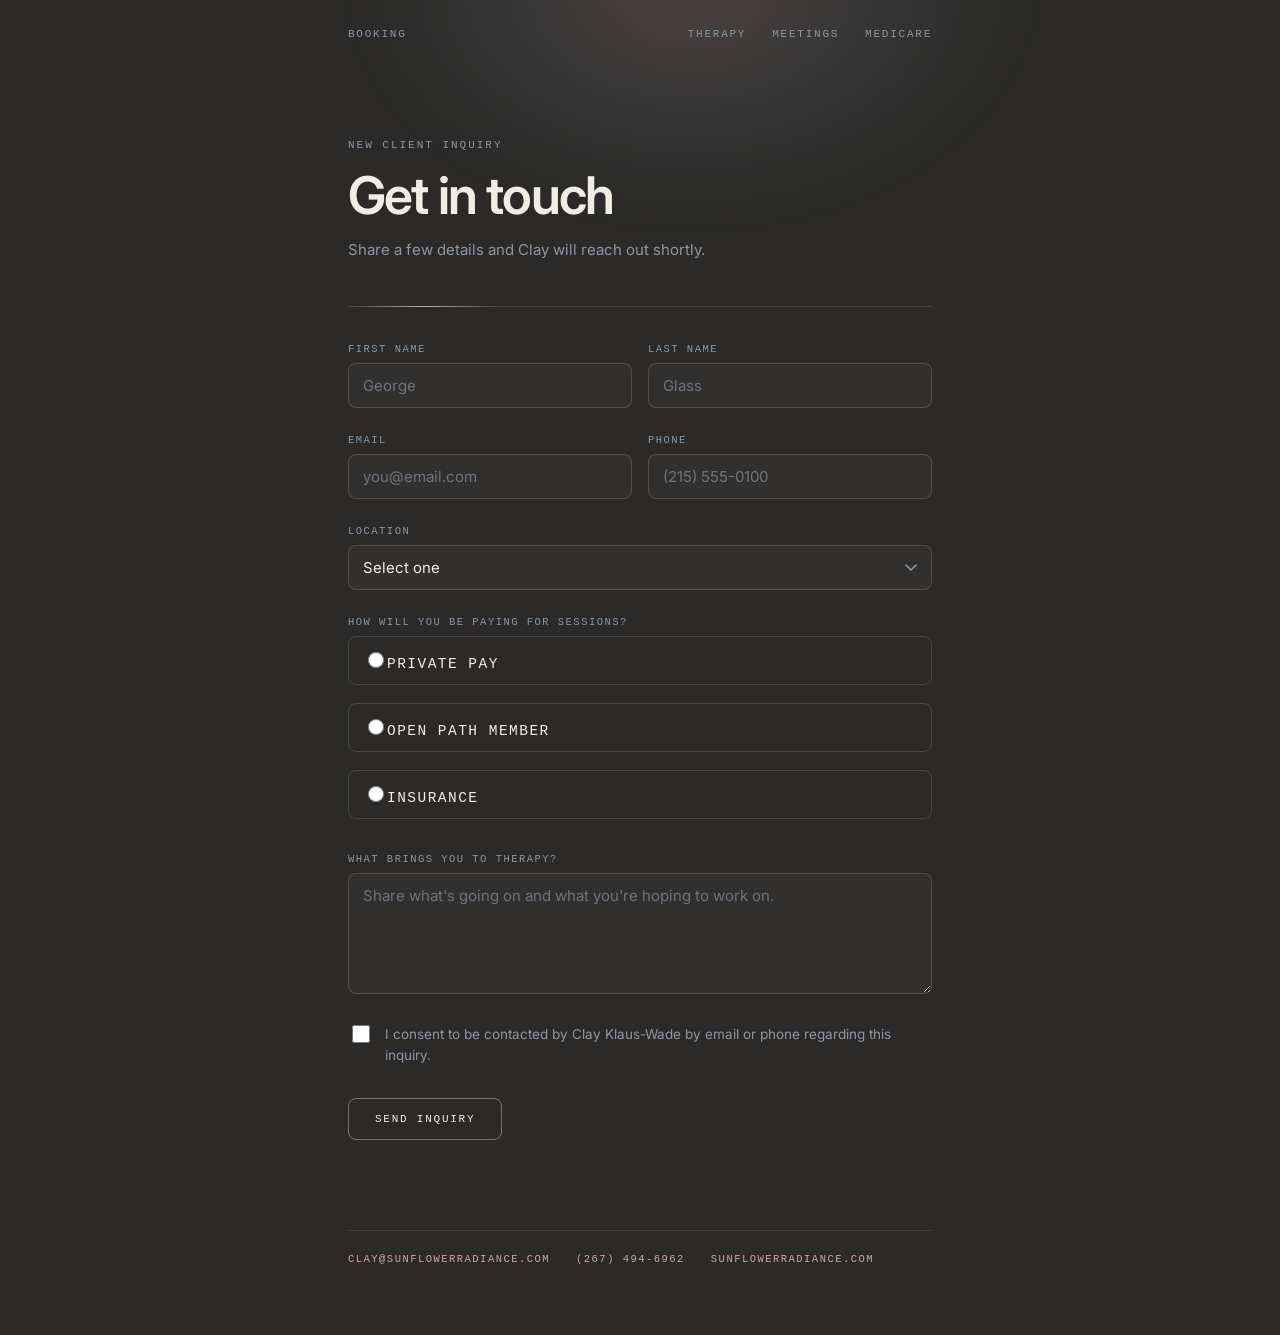
==== contact/index.html @ 94f78c82 "Add contact page and update styles for contact form Co-Authored-By: Claude Sonnet 5 <noreply@anthrop" ====
<!DOCTYPE html>
<html lang="en">
<head>
<meta charset="utf-8">
<meta name="viewport" content="width=device-width, initial-scale=1">
<title>Contact · Schedule with Clay Klaus-Wade</title>
<link rel="preconnect" href="https://fonts.googleapis.com">
<link rel="preconnect" href="https://fonts.gstatic.com" crossorigin>
<link rel="stylesheet" href="https://fonts.googleapis.com/css2?family=Inter:wght@400;500;600&display=swap">
<link rel="stylesheet" href="../styles.css">
</head>
<body>
<div class="page">
  <div class="wrap" style="max-width:640px">
    <div class="glow"></div>
    <nav>
      <a href="../">Booking</a>
      <span class="spacer"></span>
      <a href="../therapy/">Therapy</a>
      <a href="../meet/">Meetings</a>
      <a href="../medicare/">Medicare</a>
    </nav>
    <div class="hero" style="padding-top:clamp(60px,11vh,110px)">
      <p class="kicker">New client inquiry</p>
      <h1 style="font-size:clamp(32px,5.6vw,52px)">Get in touch</h1>
      <p class="sub">Share a few details and Clay will reach out shortly.</p>
    </div>
    <div class="rule"><i></i></div>

    <div id="success-box" class="success-box" style="display:none">
      <p class="success-label">Ready to send</p>
      <p>Your email client should have opened with this inquiry addressed to Clay. If it did not open, email <a href="mailto:clay@sunflowerradiance.com">clay@sunflowerradiance.com</a> directly with your details.</p>
    </div>

    <form id="contact-form" class="form">
      <div class="row2">
        <div class="field"><label for="firstName">First name</label><input id="firstName" type="text" required placeholder="George"></div>
        <div class="field"><label for="lastName">Last name</label><input id="lastName" type="text" required placeholder="Glass"></div>
      </div>
      <div class="row2">
        <div class="field"><label for="email">Email</label><input id="email" type="email" required placeholder="you@email.com"></div>
        <div class="field"><label for="phone">Phone</label><input id="phone" type="tel" required placeholder="(215) 555-0100"></div>
      </div>
      <div class="field">
        <label for="location">Location</label>
        <select id="location" required>
          <option value="">Select one</option>
          <option value="Pennsylvania">Pennsylvania</option>
          <option value="Other">Other</option>
        </select>
      </div>
      <div class="field">
        <label>How will you be paying for sessions?</label>
        <div class="radio-row">
          <label class="radio-opt"><input type="radio" name="payment" value="Private pay"><span>Private pay</span></label>
          <label class="radio-opt"><input type="radio" name="payment" value="Open Path Member"><span>Open Path Member</span></label>
          <label class="radio-opt"><input type="radio" name="payment" value="Insurance"><span>Insurance</span></label>
        </div>
      </div>
      <div class="field" id="insurance-field" style="display:none">
        <label for="insurance">Insurance provider</label>
        <select id="insurance">
          <option value="">Select one</option>
        </select>
      </div>
      <div class="field">
        <label for="reason">What brings you to therapy?</label>
        <textarea id="reason" rows="5" required placeholder="Share what's going on and what you're hoping to work on."></textarea>
      </div>
      <label class="check-row"><input type="checkbox" id="consent"><span>I consent to be contacted by Clay Klaus-Wade by email or phone regarding this inquiry.</span></label>
      <p class="form-error" id="form-error" style="display:none"></p>
      <button type="submit" class="submit-btn">Send inquiry</button>
    </form>

    <div class="contact">
      <a href="mailto:clay@sunflowerradiance.com">clay@sunflowerradiance.com</a>
      <a href="tel:+12674946962">(267) 494-6962</a>
      <a href="https://www.sunflowerradiance.com/clay-klaus-wade" target="_blank" rel="noopener">sunflowerradiance.com</a>
    </div>
    <div class="tail"></div>
  </div>
</div>
<script>
  var INSURANCE_OPTIONS = ["Aetna","Allied Trades Assistance Program (ATAP)","Anthem","BCBS Federal Employee Plan","Blue Cross Blue Shield","Capital BlueCross","Cigna","ComPsych","Empire BCBS","Excellus BCBS","Florida Blue","Geisinger (GHP)","Highmark","Homestead / Claim Watcher","Horizon BCBS","Independence Administrators","Independence Blue Cross (IBX)","Jefferson Individual & Family Health Plans","Keystone Health Plan East","Mental Health Consultants (MHC)","Meritain Health","Optum","Oscar","Oxford","Premera BCBS","Regence BCBS","Regional Care","Surest","Tricare","UHC Student Resources","UMR","United Healthcare (UHC)","UPMC","US Family Health Plan","Other"];
  var insuranceSelect = document.getElementById('insurance');
  INSURANCE_OPTIONS.forEach(function(opt){
    var o = document.createElement('option');
    o.value = opt; o.textContent = opt;
    insuranceSelect.appendChild(o);
  });

  var insuranceField = document.getElementById('insurance-field');
  var paymentRadios = document.querySelectorAll('input[name="payment"]');
  paymentRadios.forEach(function(r){
    r.addEventListener('change', function(){
      var isInsurance = document.querySelector('input[name="payment"]:checked').value === 'Insurance';
      insuranceField.style.display = isInsurance ? '' : 'none';
      insuranceSelect.required = isInsurance;
    });
  });

  var form = document.getElementById('contact-form');
  var errorEl = document.getElementById('form-error');
  form.addEventListener('submit', function(e){
    e.preventDefault();
    var firstName = document.getElementById('firstName').value.trim();
    var lastName = document.getElementById('lastName').value.trim();
    var email = document.getElementById('email').value.trim();
    var phone = document.getElementById('phone').value.trim();
    var location = document.getElementById('location').value;
    var paymentEl = document.querySelector('input[name="payment"]:checked');
    var payment = paymentEl ? paymentEl.value : '';
    var insurance = insuranceSelect.value;
    var reason = document.getElementById('reason').value.trim();
    var consent = document.getElementById('consent').checked;

    if (!firstName || !lastName || !email || !phone || !location || !payment || !reason) {
      errorEl.textContent = 'Please fill out all fields before sending.';
      errorEl.style.display = '';
      return;
    }
    if (payment === 'Insurance' && !insurance) {
      errorEl.textContent = 'Please select an insurance provider.';
      errorEl.style.display = '';
      return;
    }
    if (!consent) {
      errorEl.textContent = 'Please check the consent box to continue.';
      errorEl.style.display = '';
      return;
    }
    errorEl.style.display = 'none';

    var lines = [
      'First name: ' + firstName,
      'Last name: ' + lastName,
      'Email: ' + email,
      'Phone: ' + phone,
      'Location: ' + location,
      'Payment: ' + payment + (payment === 'Insurance' ? ' - ' + insurance : ''),
      '',
      'What brings you to therapy?',
      reason
    ].join('\n');
    var mailto = 'mailto:clay@sunflowerradiance.com?subject=' + encodeURIComponent('New client inquiry - ' + firstName + ' ' + lastName) + '&body=' + encodeURIComponent(lines);
    window.location.href = mailto;

    form.style.display = 'none';
    document.getElementById('success-box').style.display = '';
  });
</script>
</body>
</html>
---- styles.css ----
:root{--bg:#2B2A28;--text:#F2EDE4;--muted:#8A97A8;--accent:#D4A5A0;--font:'Inter',ui-sans-serif,system-ui,sans-serif;--mono:ui-monospace,'SF Mono',Menlo,monospace}
*{box-sizing:border-box}
body{margin:0;background:var(--bg);color:var(--text);font-family:var(--font);-webkit-font-smoothing:antialiased}
a{color:var(--accent);text-decoration:none}
a:hover{color:var(--text)}
::selection{background:rgba(212,165,160,.28)}
:focus-visible{outline:2px solid var(--accent);outline-offset:3px}
@keyframes beam{0%{transform:translateX(-120%)}100%{transform:translateX(420%)}}
@keyframes haze{0%,100%{opacity:.55;transform:scale(1)}50%{opacity:1;transform:scale(1.08)}}
.page{min-height:100vh;overflow-x:hidden}
.wrap{position:relative;max-width:1000px;margin:0 auto;padding:0 28px}
.glow{position:absolute;top:-220px;left:8%;width:640px;height:420px;pointer-events:none;background:radial-gradient(ellipse at center,rgba(212,165,160,.20),rgba(138,151,168,.10) 45%,transparent 72%);filter:blur(28px);animation:haze 9s ease-in-out infinite}
nav{position:relative;display:flex;gap:26px;align-items:center;padding:28px 0 0;font-family:var(--mono);font-size:11px;letter-spacing:.16em;text-transform:uppercase}
nav a{color:var(--muted)}
nav .here{color:var(--text)}
nav .spacer{flex:1}
.hero{position:relative;padding:clamp(70px,13vh,140px) 0 0}
.kicker{margin:0 0 18px;font-family:var(--mono);font-size:11px;letter-spacing:.18em;text-transform:uppercase;color:var(--muted)}
h1{font-weight:600;font-size:clamp(38px,6.4vw,68px);line-height:1.02;letter-spacing:-0.035em;margin:0;max-width:15ch;text-wrap:balance}
.rule{position:relative;height:1px;margin:44px 0 0;background:rgba(242,237,228,.12);overflow:hidden}
.rule i{position:absolute;inset:0;width:26%;background:linear-gradient(90deg,transparent,var(--accent),transparent);animation:beam 5.5s linear infinite}
.grid{display:grid;grid-template-columns:repeat(auto-fit,minmax(288px,1fr));gap:12px;padding:36px 0 0}
.card{display:flex;flex-direction:column;gap:9px;padding:20px;border:1px solid rgba(242,237,228,.11);border-radius:8px;background:linear-gradient(158deg,rgba(242,237,228,.05),rgba(242,237,228,.014));color:var(--text);transition:border-color .2s ease,background .2s ease,transform .2s ease}
.card:hover{border-color:rgba(212,165,160,.55);background:linear-gradient(158deg,rgba(212,165,160,.10),rgba(242,237,228,.02));transform:translateY(-2px);color:var(--text)}
.card .kind{font-family:var(--mono);font-size:10.5px;letter-spacing:.16em;text-transform:uppercase;color:var(--muted)}
.card .title{font-size:19px;font-weight:500;letter-spacing:-0.02em;line-height:1.2}
.card .note{font-size:13px;line-height:1.5;color:var(--muted);text-wrap:pretty}
.card .book{display:flex;align-items:center;gap:7px;margin-top:6px;font-family:var(--mono);font-size:10.5px;letter-spacing:.16em;text-transform:uppercase;color:var(--accent)}
.notice{margin:20px 0 0;font-family:var(--mono);font-size:10.5px;letter-spacing:.14em;text-transform:uppercase;line-height:1.6;color:var(--muted)}
.contact{display:flex;flex-wrap:wrap;gap:10px 26px;align-items:baseline;margin:44px 0 0;padding-top:22px;border-top:1px solid rgba(242,237,228,.09);font-family:var(--mono);font-size:10.5px;letter-spacing:.14em;text-transform:uppercase;color:var(--muted)}
.contact .spacer{flex:1}
.fine{display:flex;flex-direction:column;gap:6px;margin:22px 0 0;font-family:var(--mono);font-size:10.5px;letter-spacing:.14em;text-transform:uppercase;line-height:1.6;color:var(--muted)}
.fine .gap{height:12px}
.tail{height:70px}
.sub{margin:16px 0 0;font-size:15px;line-height:1.6;color:var(--muted);max-width:46ch;text-wrap:pretty}
.form{display:flex;flex-direction:column;gap:26px;margin:36px 0 90px}
.row2{display:grid;grid-template-columns:1fr 1fr;gap:16px}
.field label{display:block;margin:0 0 8px;font-family:var(--mono);font-size:10.5px;letter-spacing:.14em;text-transform:uppercase;color:var(--muted)}
.field input,.field select,.field textarea{width:100%;box-sizing:border-box;background:rgba(242,237,228,.03);border:1px solid rgba(242,237,228,.16);border-radius:8px;color:var(--text);font-family:var(--font);font-size:15px;padding:12px 14px;outline:none;transition:border-color .2s ease,background .2s ease}
.field input::placeholder,.field textarea::placeholder{color:#6D7480}
.field input:focus,.field select:focus,.field textarea:focus{border-color:rgba(212,165,160,.6);background:rgba(212,165,160,.04)}
.field select{appearance:none;-webkit-appearance:none;background-image:url("data:image/svg+xml,%3Csvg xmlns='http://www.w3.org/2000/svg' width='12' height='8' viewBox='0 0 12 8'%3E%3Cpath d='M1 1l5 5 5-5' stroke='%238A97A8' stroke-width='1.6' fill='none' stroke-linecap='round' stroke-linejoin='round'/%3E%3C/svg%3E");background-repeat:no-repeat;background-position:right 14px center;padding-right:38px}
.radio-row{display:flex;flex-direction:column;gap:10px}
.radio-opt{display:flex;align-items:center;gap:11px;padding:12px 14px;border:1px solid rgba(242,237,228,.14);border-radius:8px;cursor:pointer;transition:border-color .2s ease,background .2s ease}
.radio-opt:hover{border-color:rgba(212,165,160,.4)}
.radio-opt input{accent-color:var(--accent);width:16px;height:16px;cursor:pointer}
.radio-opt span{font-size:14.5px;color:var(--text)}
.check-row{display:flex;align-items:flex-start;gap:12px;cursor:pointer}
.check-row input{accent-color:var(--accent);width:18px;height:18px;margin-top:1px;cursor:pointer;flex-shrink:0}
.check-row span{font-size:13.5px;line-height:1.55;color:var(--muted)}
.form-error{margin:0;font-size:13px;color:var(--accent)}
.submit-btn{align-self:flex-start;margin-top:6px;padding:14px 26px;border:1px solid rgba(212,165,160,.55);border-radius:8px;background:transparent;color:var(--text);font-family:var(--mono);font-size:11px;letter-spacing:.16em;text-transform:uppercase;cursor:pointer;transition:background .2s ease,border-color .2s ease}
.submit-btn:hover{background:rgba(212,165,160,.1);border-color:rgba(212,165,160,.9)}
.success-box{margin:60px 0 90px;padding:32px;border:1px solid rgba(212,165,160,.35);border-radius:8px;background:linear-gradient(158deg,rgba(212,165,160,.08),rgba(242,237,228,.02))}
.success-box p{margin:0 0 10px;font-size:15px;line-height:1.6;color:var(--text);text-wrap:pretty}
.success-box .success-label{font-family:var(--mono);font-size:10.5px;letter-spacing:.16em;text-transform:uppercase;color:var(--accent);margin:0 0 10px}
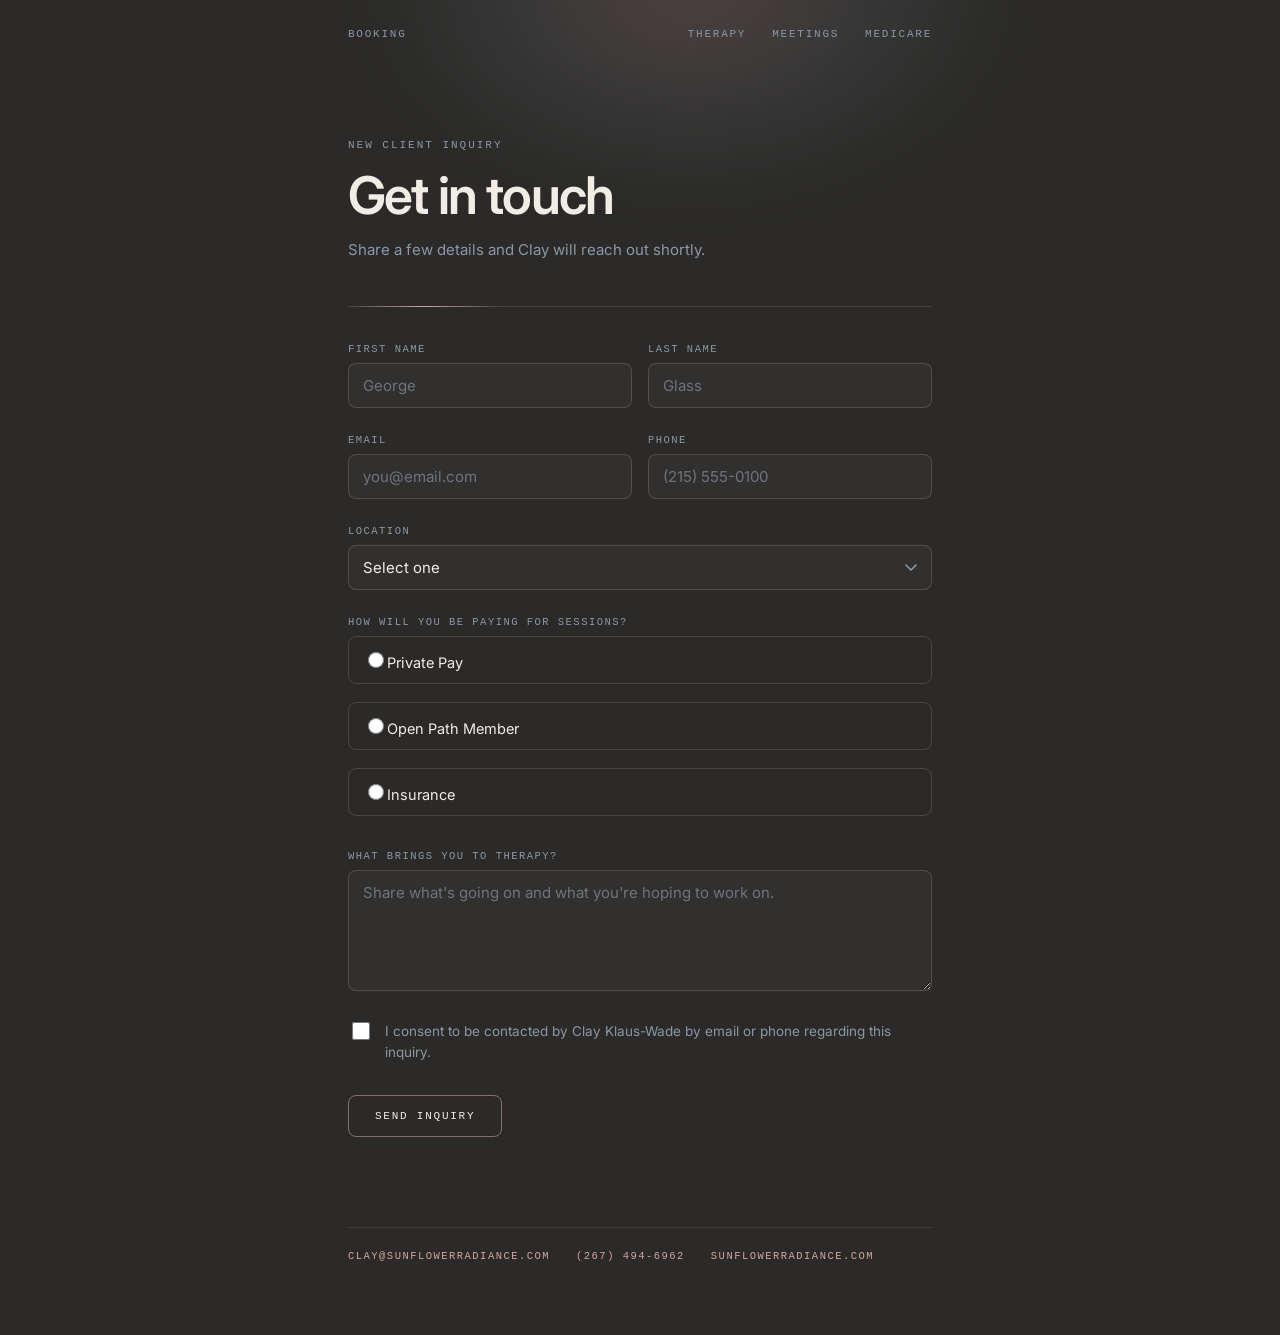
==== commit 5350813a: "Restore booking homepage and move contact page into contact/ PR #2 overwrote the root index.html wit" ====
--- a/contact/index.html
+++ b/contact/index.html
@@ -52,13 +52,13 @@
       <div class="field">
         <label>How will you be paying for sessions?</label>
         <div class="radio-row">
-          <label class="radio-opt"><input type="radio" name="payment" value="Private pay"><span>Private pay</span></label>
+          <label class="radio-opt"><input type="radio" name="payment" value="Private pay"><span>Private Pay</span></label>
           <label class="radio-opt"><input type="radio" name="payment" value="Open Path Member"><span>Open Path Member</span></label>
           <label class="radio-opt"><input type="radio" name="payment" value="Insurance"><span>Insurance</span></label>
         </div>
       </div>
       <div class="field" id="insurance-field" style="display:none">
-        <label for="insurance">Insurance provider</label>
+        <label for="insurance">Insurance payer</label>
         <select id="insurance">
           <option value="">Select one</option>
         </select>
--- a/styles.css
+++ b/styles.css
@@ -42,10 +42,10 @@
 .field input:focus,.field select:focus,.field textarea:focus{border-color:rgba(212,165,160,.6);background:rgba(212,165,160,.04)}
 .field select{appearance:none;-webkit-appearance:none;background-image:url("data:image/svg+xml,%3Csvg xmlns='http://www.w3.org/2000/svg' width='12' height='8' viewBox='0 0 12 8'%3E%3Cpath d='M1 1l5 5 5-5' stroke='%238A97A8' stroke-width='1.6' fill='none' stroke-linecap='round' stroke-linejoin='round'/%3E%3C/svg%3E");background-repeat:no-repeat;background-position:right 14px center;padding-right:38px}
 .radio-row{display:flex;flex-direction:column;gap:10px}
-.radio-opt{display:flex;align-items:center;gap:11px;padding:12px 14px;border:1px solid rgba(242,237,228,.14);border-radius:8px;cursor:pointer;transition:border-color .2s ease,background .2s ease}
+.radio-opt{display:flex;align-items:center;gap:18px;padding:12px 14px;border:1px solid rgba(242,237,228,.14);border-radius:8px;cursor:pointer;transition:border-color .2s ease,background .2s ease}
 .radio-opt:hover{border-color:rgba(212,165,160,.4)}
 .radio-opt input{accent-color:var(--accent);width:16px;height:16px;cursor:pointer}
-.radio-opt span{font-size:14.5px;color:var(--text)}
+.radio-opt span{font-size:14.5px;color:var(--text);text-transform:none;letter-spacing:normal;font-family:var(--font)}
 .check-row{display:flex;align-items:flex-start;gap:12px;cursor:pointer}
 .check-row input{accent-color:var(--accent);width:18px;height:18px;margin-top:1px;cursor:pointer;flex-shrink:0}
 .check-row span{font-size:13.5px;line-height:1.55;color:var(--muted)}
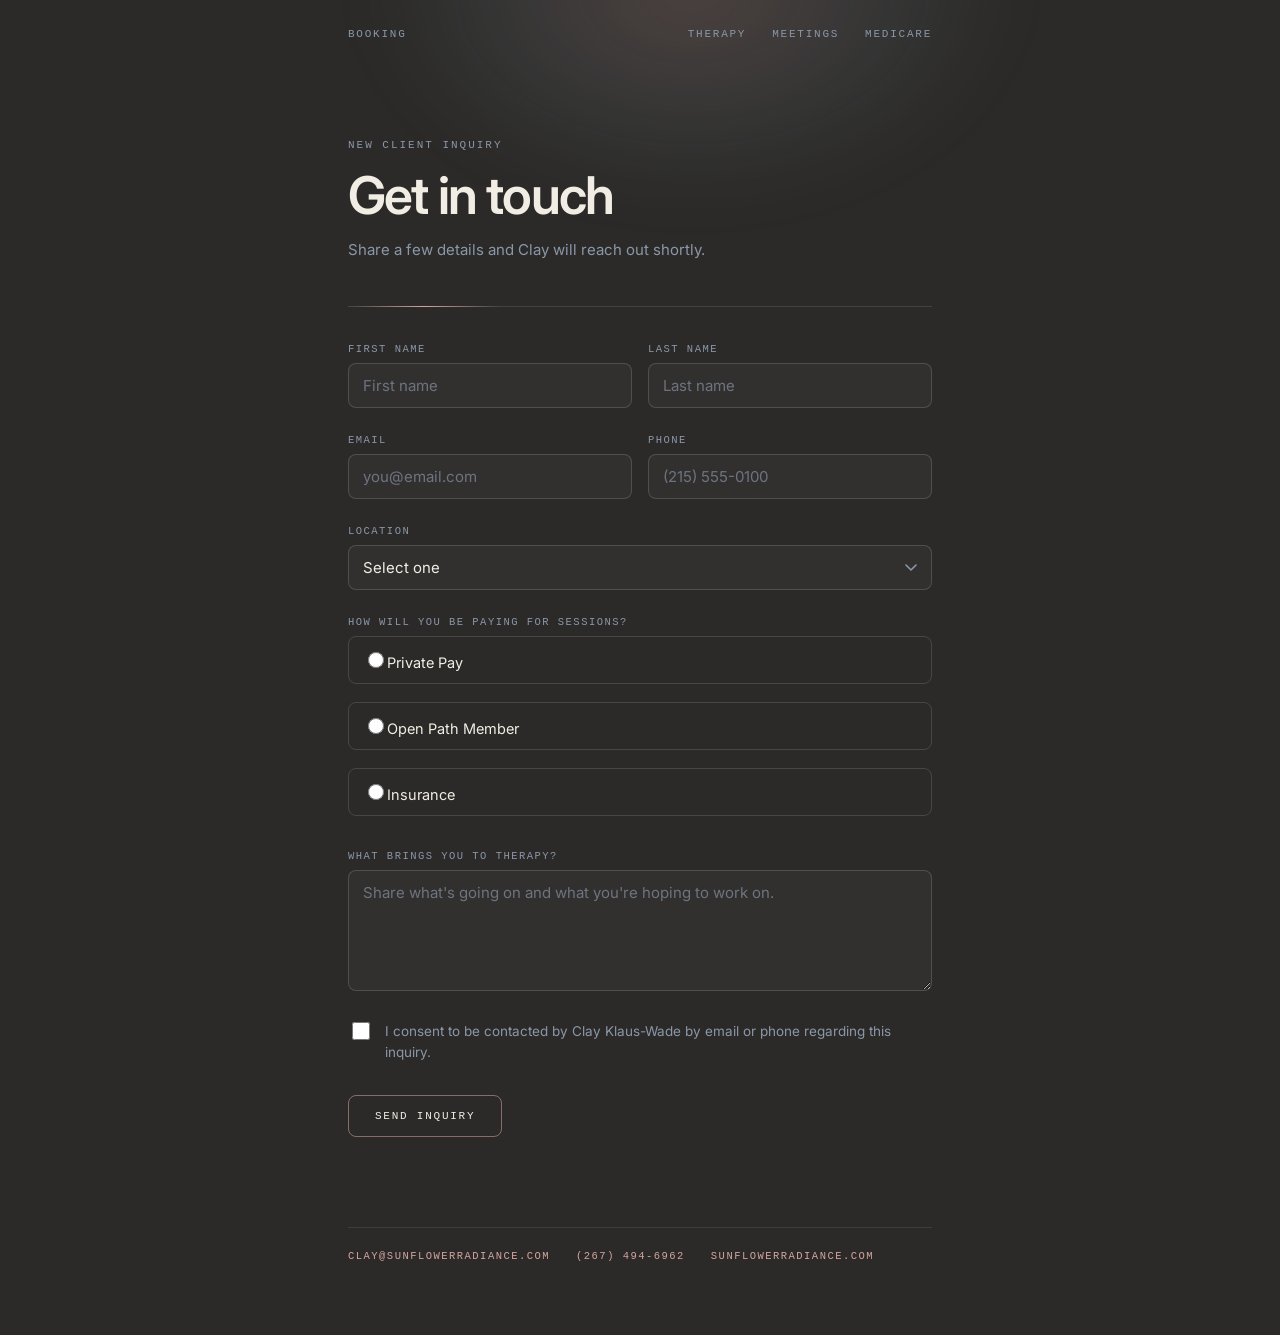
==== commit 640db58c: "Use plain "First name"/"Last name" placeholders on contact form Co-Authored-By: Claude Sonnet 5 <nor" ====
--- a/contact/index.html
+++ b/contact/index.html
@@ -28,22 +28,22 @@
     <div class="rule"><i></i></div>
 
     <div id="success-box" class="success-box" style="display:none">
-      <p class="success-label">Ready to send</p>
-      <p>Your email client should have opened with this inquiry addressed to Clay. If it did not open, email <a href="mailto:clay@sunflowerradiance.com">clay@sunflowerradiance.com</a> directly with your details.</p>
+      <p class="success-label">Inquiry sent</p>
+      <p>Thanks &mdash; your message has been sent to Clay and he'll be in touch shortly. If you don't hear back, email <a href="mailto:clay@sunflowerradiance.com">clay@sunflowerradiance.com</a> directly.</p>
     </div>
 
-    <form id="contact-form" class="form">
+    <form id="contact-form" class="form" action="https://formspree.io/f/xvkokjld" method="POST">
       <div class="row2">
-        <div class="field"><label for="firstName">First name</label><input id="firstName" type="text" required placeholder="George"></div>
-        <div class="field"><label for="lastName">Last name</label><input id="lastName" type="text" required placeholder="Glass"></div>
+        <div class="field"><label for="firstName">First name</label><input id="firstName" name="firstName" type="text" required placeholder="First name"></div>
+        <div class="field"><label for="lastName">Last name</label><input id="lastName" name="lastName" type="text" required placeholder="Last name"></div>
       </div>
       <div class="row2">
-        <div class="field"><label for="email">Email</label><input id="email" type="email" required placeholder="you@email.com"></div>
-        <div class="field"><label for="phone">Phone</label><input id="phone" type="tel" required placeholder="(215) 555-0100"></div>
+        <div class="field"><label for="email">Email</label><input id="email" name="email" type="email" required placeholder="you@email.com"></div>
+        <div class="field"><label for="phone">Phone</label><input id="phone" name="phone" type="tel" inputmode="numeric" autocomplete="tel" maxlength="14" required placeholder="(215) 555-0100"></div>
       </div>
       <div class="field">
         <label for="location">Location</label>
-        <select id="location" required>
+        <select id="location" name="location" required>
           <option value="">Select one</option>
           <option value="Pennsylvania">Pennsylvania</option>
           <option value="Other">Other</option>
@@ -59,15 +59,16 @@
       </div>
       <div class="field" id="insurance-field" style="display:none">
         <label for="insurance">Insurance payer</label>
-        <select id="insurance">
+        <select id="insurance" name="insurance">
           <option value="">Select one</option>
         </select>
       </div>
       <div class="field">
         <label for="reason">What brings you to therapy?</label>
-        <textarea id="reason" rows="5" required placeholder="Share what's going on and what you're hoping to work on."></textarea>
+        <textarea id="reason" name="reason" rows="5" required placeholder="Share what's going on and what you're hoping to work on."></textarea>
       </div>
       <label class="check-row"><input type="checkbox" id="consent"><span>I consent to be contacted by Clay Klaus-Wade by email or phone regarding this inquiry.</span></label>
+      <input type="hidden" name="_subject" id="subject-field" value="New client inquiry">
       <p class="form-error" id="form-error" style="display:none"></p>
       <button type="submit" class="submit-btn">Send inquiry</button>
     </form>
@@ -99,8 +100,23 @@
     });
   });
 
+  var phoneInput = document.getElementById('phone');
+  function formatPhone(value){
+    var d = value.replace(/\D/g, '').slice(0, 10);
+    if (d.length === 0) return '';
+    if (d.length < 4) return '(' + d;
+    if (d.length < 7) return '(' + d.slice(0, 3) + ') ' + d.slice(3);
+    return '(' + d.slice(0, 3) + ') ' + d.slice(3, 6) + '-' + d.slice(6);
+  }
+  phoneInput.addEventListener('input', function(){
+    var atEnd = phoneInput.selectionStart === phoneInput.value.length;
+    phoneInput.value = formatPhone(phoneInput.value);
+    if (atEnd) phoneInput.setSelectionRange(phoneInput.value.length, phoneInput.value.length);
+  });
+
   var form = document.getElementById('contact-form');
   var errorEl = document.getElementById('form-error');
+  var submitBtn = form.querySelector('.submit-btn');
   form.addEventListener('submit', function(e){
     e.preventDefault();
     var firstName = document.getElementById('firstName').value.trim();
@@ -119,6 +135,11 @@
       errorEl.style.display = '';
       return;
     }
+    if (phone.replace(/\D/g, '').length !== 10) {
+      errorEl.textContent = 'Please enter a 10-digit phone number.';
+      errorEl.style.display = '';
+      return;
+    }
     if (payment === 'Insurance' && !insurance) {
       errorEl.textContent = 'Please select an insurance provider.';
       errorEl.style.display = '';
@@ -130,23 +151,43 @@
       return;
     }
     errorEl.style.display = 'none';
+    document.getElementById('subject-field').value = 'New client inquiry - ' + firstName + ' ' + lastName;
 
-    var lines = [
-      'First name: ' + firstName,
-      'Last name: ' + lastName,
-      'Email: ' + email,
-      'Phone: ' + phone,
-      'Location: ' + location,
-      'Payment: ' + payment + (payment === 'Insurance' ? ' - ' + insurance : ''),
-      '',
-      'What brings you to therapy?',
-      reason
-    ].join('\n');
-    var mailto = 'mailto:clay@sunflowerradiance.com?subject=' + encodeURIComponent('New client inquiry - ' + firstName + ' ' + lastName) + '&body=' + encodeURIComponent(lines);
-    window.location.href = mailto;
+    var payload = {
+      firstName: firstName,
+      lastName: lastName,
+      email: email,
+      phone: phone,
+      location: location,
+      payment: payment + (payment === 'Insurance' ? ' - ' + insurance : ''),
+      reason: reason,
+      _subject: 'New client inquiry - ' + firstName + ' ' + lastName,
+      _replyto: email
+    };
 
-    form.style.display = 'none';
-    document.getElementById('success-box').style.display = '';
+    submitBtn.disabled = true;
+    submitBtn.textContent = 'Sending…';
+
+    fetch(form.action, {
+      method: 'POST',
+      headers: { 'Content-Type': 'application/json', 'Accept': 'application/json' },
+      body: JSON.stringify(payload)
+    }).then(function(res){
+      if (res.ok) {
+        form.style.display = 'none';
+        document.getElementById('success-box').style.display = '';
+      } else {
+        return res.json().then(function(data){
+          var msg = (data && data.errors && data.errors.map(function(x){ return x.message; }).join(', ')) || 'Something went wrong sending your inquiry.';
+          throw new Error(msg);
+        });
+      }
+    }).catch(function(err){
+      errorEl.textContent = err.message + ' Please try again, or email clay@sunflowerradiance.com directly.';
+      errorEl.style.display = '';
+      submitBtn.disabled = false;
+      submitBtn.textContent = 'Send inquiry';
+    });
   });
 </script>
 </body>
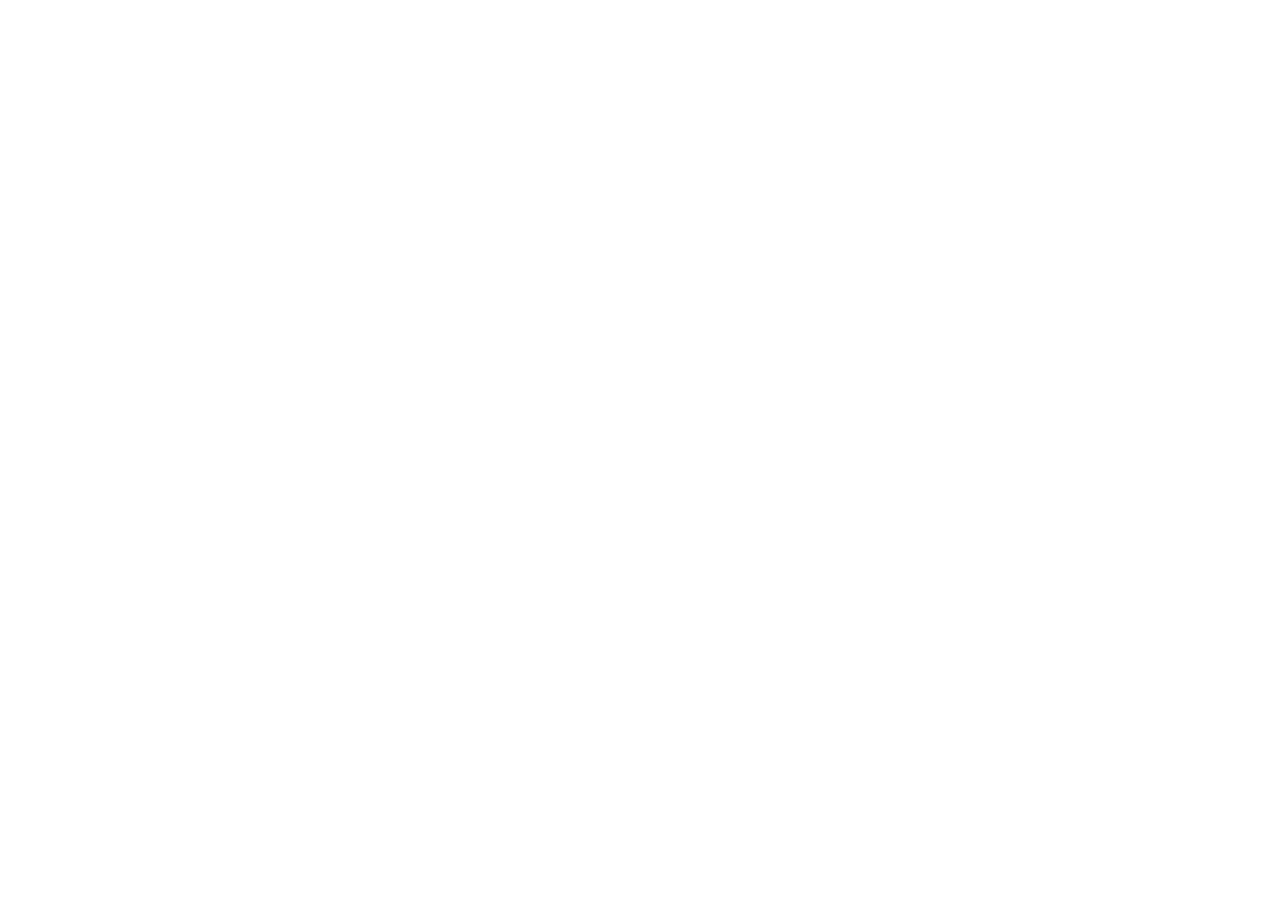
==== commit 53fb4989: "Add /contact/ redirect to Jane booking page Co-Authored-By: Claude Opus 5.5 <noreply@anthropic.com>" ====
--- a/contact/index.html
+++ b/contact/index.html
@@ -2,193 +2,13 @@
 <html lang="en">
 <head>
 <meta charset="utf-8">
-<meta name="viewport" content="width=device-width, initial-scale=1">
-<title>Contact · Schedule with Clay Klaus-Wade</title>
-<link rel="preconnect" href="https://fonts.googleapis.com">
-<link rel="preconnect" href="https://fonts.gstatic.com" crossorigin>
-<link rel="stylesheet" href="https://fonts.googleapis.com/css2?family=Inter:wght@400;500;600&display=swap">
-<link rel="stylesheet" href="../styles.css">
+<title>Redirecting… · Schedule with Clay Klaus-Wade</title>
+<meta name="robots" content="noindex">
+<link rel="canonical" href="https://sunflowerradiance.janeapp.com/#/staff_member/15">
+<meta http-equiv="refresh" content="0; url=https://sunflowerradiance.janeapp.com/#/staff_member/15">
+<script>location.replace("https://sunflowerradiance.janeapp.com/#/staff_member/15");</script>
 </head>
 <body>
-<div class="page">
-  <div class="wrap" style="max-width:640px">
-    <div class="glow"></div>
-    <nav>
-      <a href="../">Booking</a>
-      <span class="spacer"></span>
-      <a href="../therapy/">Therapy</a>
-      <a href="../meet/">Meetings</a>
-      <a href="../medicare/">Medicare</a>
-    </nav>
-    <div class="hero" style="padding-top:clamp(60px,11vh,110px)">
-      <p class="kicker">New client inquiry</p>
-      <h1 style="font-size:clamp(32px,5.6vw,52px)">Get in touch</h1>
-      <p class="sub">Share a few details and Clay will reach out shortly.</p>
-    </div>
-    <div class="rule"><i></i></div>
-
-    <div id="success-box" class="success-box" style="display:none">
-      <p class="success-label">Inquiry sent</p>
-      <p>Thanks &mdash; your message has been sent to Clay and he'll be in touch shortly. If you don't hear back, email <a href="mailto:clay@sunflowerradiance.com">clay@sunflowerradiance.com</a> directly.</p>
-    </div>
-
-    <form id="contact-form" class="form" action="https://formspree.io/f/xvkokjld" method="POST">
-      <div class="row2">
-        <div class="field"><label for="firstName">First name</label><input id="firstName" name="firstName" type="text" required placeholder="First name"></div>
-        <div class="field"><label for="lastName">Last name</label><input id="lastName" name="lastName" type="text" required placeholder="Last name"></div>
-      </div>
-      <div class="row2">
-        <div class="field"><label for="email">Email</label><input id="email" name="email" type="email" required placeholder="you@email.com"></div>
-        <div class="field"><label for="phone">Phone</label><input id="phone" name="phone" type="tel" inputmode="numeric" autocomplete="tel" maxlength="14" required placeholder="(215) 555-0100"></div>
-      </div>
-      <div class="field">
-        <label for="location">Location</label>
-        <select id="location" name="location" required>
-          <option value="">Select one</option>
-          <option value="Pennsylvania">Pennsylvania</option>
-          <option value="Other">Other</option>
-        </select>
-      </div>
-      <div class="field">
-        <label>How will you be paying for sessions?</label>
-        <div class="radio-row">
-          <label class="radio-opt"><input type="radio" name="payment" value="Private pay"><span>Private Pay</span></label>
-          <label class="radio-opt"><input type="radio" name="payment" value="Open Path Member"><span>Open Path Member</span></label>
-          <label class="radio-opt"><input type="radio" name="payment" value="Insurance"><span>Insurance</span></label>
-        </div>
-      </div>
-      <div class="field" id="insurance-field" style="display:none">
-        <label for="insurance">Insurance payer</label>
-        <select id="insurance" name="insurance">
-          <option value="">Select one</option>
-        </select>
-      </div>
-      <div class="field">
-        <label for="reason">What brings you to therapy?</label>
-        <textarea id="reason" name="reason" rows="5" required placeholder="Share what's going on and what you're hoping to work on."></textarea>
-      </div>
-      <label class="check-row"><input type="checkbox" id="consent"><span>I consent to be contacted by Clay Klaus-Wade by email or phone regarding this inquiry.</span></label>
-      <input type="hidden" name="_subject" id="subject-field" value="New client inquiry">
-      <p class="form-error" id="form-error" style="display:none"></p>
-      <button type="submit" class="submit-btn">Send inquiry</button>
-    </form>
-
-    <div class="contact">
-      <a href="mailto:clay@sunflowerradiance.com">clay@sunflowerradiance.com</a>
-      <a href="tel:+12674946962">(267) 494-6962</a>
-      <a href="https://www.sunflowerradiance.com/clay-klaus-wade" target="_blank" rel="noopener">sunflowerradiance.com</a>
-    </div>
-    <div class="tail"></div>
-  </div>
-</div>
-<script>
-  var INSURANCE_OPTIONS = ["Aetna","Allied Trades Assistance Program (ATAP)","Anthem","BCBS Federal Employee Plan","Blue Cross Blue Shield","Capital BlueCross","Cigna","ComPsych","Empire BCBS","Excellus BCBS","Florida Blue","Geisinger (GHP)","Highmark","Homestead / Claim Watcher","Horizon BCBS","Independence Administrators","Independence Blue Cross (IBX)","Jefferson Individual & Family Health Plans","Keystone Health Plan East","Mental Health Consultants (MHC)","Meritain Health","Optum","Oscar","Oxford","Premera BCBS","Regence BCBS","Regional Care","Surest","Tricare","UHC Student Resources","UMR","United Healthcare (UHC)","UPMC","US Family Health Plan","Other"];
-  var insuranceSelect = document.getElementById('insurance');
-  INSURANCE_OPTIONS.forEach(function(opt){
-    var o = document.createElement('option');
-    o.value = opt; o.textContent = opt;
-    insuranceSelect.appendChild(o);
-  });
-
-  var insuranceField = document.getElementById('insurance-field');
-  var paymentRadios = document.querySelectorAll('input[name="payment"]');
-  paymentRadios.forEach(function(r){
-    r.addEventListener('change', function(){
-      var isInsurance = document.querySelector('input[name="payment"]:checked').value === 'Insurance';
-      insuranceField.style.display = isInsurance ? '' : 'none';
-      insuranceSelect.required = isInsurance;
-    });
-  });
-
-  var phoneInput = document.getElementById('phone');
-  function formatPhone(value){
-    var d = value.replace(/\D/g, '').slice(0, 10);
-    if (d.length === 0) return '';
-    if (d.length < 4) return '(' + d;
-    if (d.length < 7) return '(' + d.slice(0, 3) + ') ' + d.slice(3);
-    return '(' + d.slice(0, 3) + ') ' + d.slice(3, 6) + '-' + d.slice(6);
-  }
-  phoneInput.addEventListener('input', function(){
-    var atEnd = phoneInput.selectionStart === phoneInput.value.length;
-    phoneInput.value = formatPhone(phoneInput.value);
-    if (atEnd) phoneInput.setSelectionRange(phoneInput.value.length, phoneInput.value.length);
-  });
-
-  var form = document.getElementById('contact-form');
-  var errorEl = document.getElementById('form-error');
-  var submitBtn = form.querySelector('.submit-btn');
-  form.addEventListener('submit', function(e){
-    e.preventDefault();
-    var firstName = document.getElementById('firstName').value.trim();
-    var lastName = document.getElementById('lastName').value.trim();
-    var email = document.getElementById('email').value.trim();
-    var phone = document.getElementById('phone').value.trim();
-    var location = document.getElementById('location').value;
-    var paymentEl = document.querySelector('input[name="payment"]:checked');
-    var payment = paymentEl ? paymentEl.value : '';
-    var insurance = insuranceSelect.value;
-    var reason = document.getElementById('reason').value.trim();
-    var consent = document.getElementById('consent').checked;
-
-    if (!firstName || !lastName || !email || !phone || !location || !payment || !reason) {
-      errorEl.textContent = 'Please fill out all fields before sending.';
-      errorEl.style.display = '';
-      return;
-    }
-    if (phone.replace(/\D/g, '').length !== 10) {
-      errorEl.textContent = 'Please enter a 10-digit phone number.';
-      errorEl.style.display = '';
-      return;
-    }
-    if (payment === 'Insurance' && !insurance) {
-      errorEl.textContent = 'Please select an insurance provider.';
-      errorEl.style.display = '';
-      return;
-    }
-    if (!consent) {
-      errorEl.textContent = 'Please check the consent box to continue.';
-      errorEl.style.display = '';
-      return;
-    }
-    errorEl.style.display = 'none';
-    document.getElementById('subject-field').value = 'New client inquiry - ' + firstName + ' ' + lastName;
-
-    var payload = {
-      firstName: firstName,
-      lastName: lastName,
-      email: email,
-      phone: phone,
-      location: location,
-      payment: payment + (payment === 'Insurance' ? ' - ' + insurance : ''),
-      reason: reason,
-      _subject: 'New client inquiry - ' + firstName + ' ' + lastName,
-      _replyto: email
-    };
-
-    submitBtn.disabled = true;
-    submitBtn.textContent = 'Sending…';
-
-    fetch(form.action, {
-      method: 'POST',
-      headers: { 'Content-Type': 'application/json', 'Accept': 'application/json' },
-      body: JSON.stringify(payload)
-    }).then(function(res){
-      if (res.ok) {
-        form.style.display = 'none';
-        document.getElementById('success-box').style.display = '';
-      } else {
-        return res.json().then(function(data){
-          var msg = (data && data.errors && data.errors.map(function(x){ return x.message; }).join(', ')) || 'Something went wrong sending your inquiry.';
-          throw new Error(msg);
-        });
-      }
-    }).catch(function(err){
-      errorEl.textContent = err.message + ' Please try again, or email clay@sunflowerradiance.com directly.';
-      errorEl.style.display = '';
-      submitBtn.disabled = false;
-      submitBtn.textContent = 'Send inquiry';
-    });
-  });
-</script>
+<p>Redirecting to <a href="https://sunflowerradiance.janeapp.com/#/staff_member/15">sunflowerradiance.janeapp.com</a>…</p>
 </body>
 </html>
